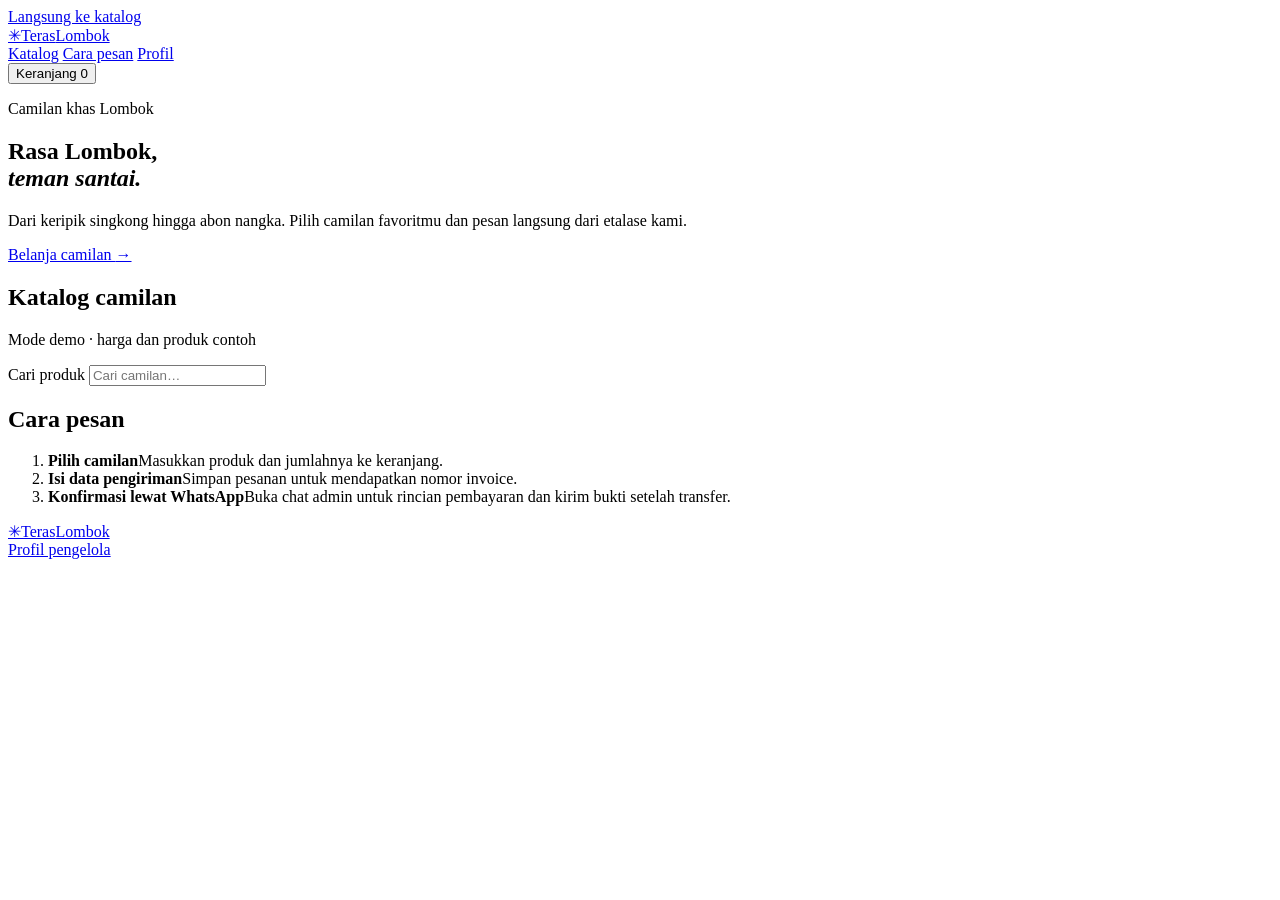
==== index.html @ 724e52ab "Tambahkan halaman toko dan profil" ====
<!doctype html>
<html lang="id">
<head>
  <meta charset="utf-8">
  <meta name="viewport" content="width=device-width, initial-scale=1">
  <meta name="description" content="Teras Lombok, etalase camilan khas Lombok dengan pemesanan dan konfirmasi pembayaran melalui WhatsApp.">
  <title>Teras Lombok — Camilan Khas Lombok</title>
  <link rel="stylesheet" href="assets/store.css">
  <script src="assets/config.js" defer></script>
  <script src="assets/store.js" defer></script>
</head>
<body>
  <a class="skip" href="#katalog">Langsung ke katalog</a>
  <header class="header">
    <div class="wrap bar">
      <a class="brand" href="./" aria-label="Teras Lombok, beranda"><span class="brand-mark" aria-hidden="true">✳</span><span>Teras<span class="brand-light">Lombok</span></span></a>
      <nav aria-label="Navigasi utama">
        <a href="#katalog">Katalog</a>
        <a href="#cara-pesan">Cara pesan</a>
        <a href="pribadi.html">Profil</a>
      </nav>
      <button class="cart-button" id="open-cart" type="button">Keranjang <span id="cart-count">0</span></button>
    </div>
  </header>
  <main>
    <section class="hero" aria-labelledby="hero-title">
      <div class="wrap hero-layout">
        <div class="hero-copy">
          <p class="kicker"><span></span> Camilan khas Lombok</p>
          <h1 id="hero-title">Rasa Lombok,<br><em>teman santai.</em></h1>
          <p>Dari keripik singkong hingga abon nangka. Pilih camilan favoritmu dan pesan langsung dari etalase kami.</p>
          <a class="button primary" href="#katalog">Belanja camilan <span aria-hidden="true">→</span></a>
        </div>
      </div>
    </section>
    <section class="catalog wrap" id="katalog" aria-labelledby="catalog-title">
      <div class="section-heading">
        <h2 id="catalog-title">Katalog camilan</h2>
        <p class="mode" id="demo-banner">Mode demo · harga dan produk contoh</p>
      </div>
      <div class="catalog-tools">
        <div class="filters" id="filters" aria-label="Kategori produk"></div>
        <label class="search">
          <span class="search-mark" aria-hidden="true"></span>
          <span class="sr-only">Cari produk</span>
          <input id="search" type="search" placeholder="Cari camilan…" autocomplete="off">
        </label>
      </div>
      <p class="catalog-status" id="catalog-status" role="status"></p>
      <div class="product-grid" id="product-grid"></div>
      <noscript><p>Aktifkan JavaScript untuk melihat produk dan menggunakan keranjang.</p></noscript>
    </section>
    <section class="steps" id="cara-pesan">
      <div class="wrap">
        <h2>Cara pesan</h2>
        <ol>
          <li><strong>Pilih camilan</strong><span>Masukkan produk dan jumlahnya ke keranjang.</span></li>
          <li><strong>Isi data pengiriman</strong><span>Simpan pesanan untuk mendapatkan nomor invoice.</span></li>
          <li><strong>Konfirmasi lewat WhatsApp</strong><span>Buka chat admin untuk rincian pembayaran dan kirim bukti setelah transfer.</span></li>
        </ol>
      </div>
    </section>
  </main>
  <footer class="footer">
    <div class="wrap footer-layout">
      <a class="brand" href="./"><span class="brand-mark" aria-hidden="true">✳</span><span>Teras<span class="brand-light">Lombok</span></span></a>
      <div id="store-socials" class="social-links" aria-label="Media sosial Teras Lombok"></div>
      <a href="pribadi.html">Profil pengelola</a>
    </div>
  </footer>
  <p id="cart-feedback" class="toast" role="status"></p>
  <dialog id="checkout" aria-labelledby="checkout-title">
    <div class="dialog-inner">
      <div class="dialog-header">
        <h2 id="checkout-title">Keranjang</h2>
        <button class="close" type="button" id="close-cart" aria-label="Tutup keranjang">×</button>
      </div>
      <div id="cart-stage">
        <div id="cart-items"></div>
        <div class="subtotal"><span>Subtotal produk</span><strong id="subtotal">Rp0</strong></div>
        <p class="muted small">Ongkir dikonfirmasi oleh admin melalui WhatsApp.</p>
        <form id="order-form">
          <h3>Data pengiriman</h3>
          <p class="small muted" id="order-note"></p>
          <label>Nama lengkap <input name="nama" maxlength="80" required autocomplete="name"></label>
          <label>Nomor WhatsApp <input name="whatsapp" type="tel" inputmode="tel" maxlength="24" placeholder="08xxxxxxxxxx" required autocomplete="tel"></label>
          <label>Alamat pengiriman <textarea name="alamat" rows="2" maxlength="350" required autocomplete="street-address"></textarea></label>
          <p class="form-error" id="order-error" role="alert"></p>
          <button class="button solid" id="order-submit" type="submit">Buat invoice <span aria-hidden="true">→</span></button>
        </form>
      </div>
      <section id="invoice-stage" hidden>
        <p id="invoice-mode" class="mode"></p>
        <h3 id="invoice-number"></h3>
        <ul id="invoice-items" class="invoice-items"></ul>
        <div class="subtotal"><span>Subtotal produk</span><strong id="invoice-total"></strong></div>
        <p id="payment-guide"></p>
        <div class="payment-actions" id="payment-actions" hidden>
          <a class="button solid" id="wa-order" target="_blank" rel="noopener noreferrer">Hubungi admin untuk pembayaran</a>
          <a class="button outline" id="wa-payment" target="_blank" rel="noopener noreferrer">Konfirmasi pembayaran via WhatsApp</a>
        </div>
        <details id="message-preview">
          <summary>Lihat pesan konfirmasi pembayaran</summary>
          <pre id="invoice-message"></pre>
        </details>
        <button class="button outline" id="copy-message" type="button">Salin pesan</button>
        <p id="copy-status" class="small" role="status"></p>
      </section>
    </div>
  </dialog>
</body>
</html>
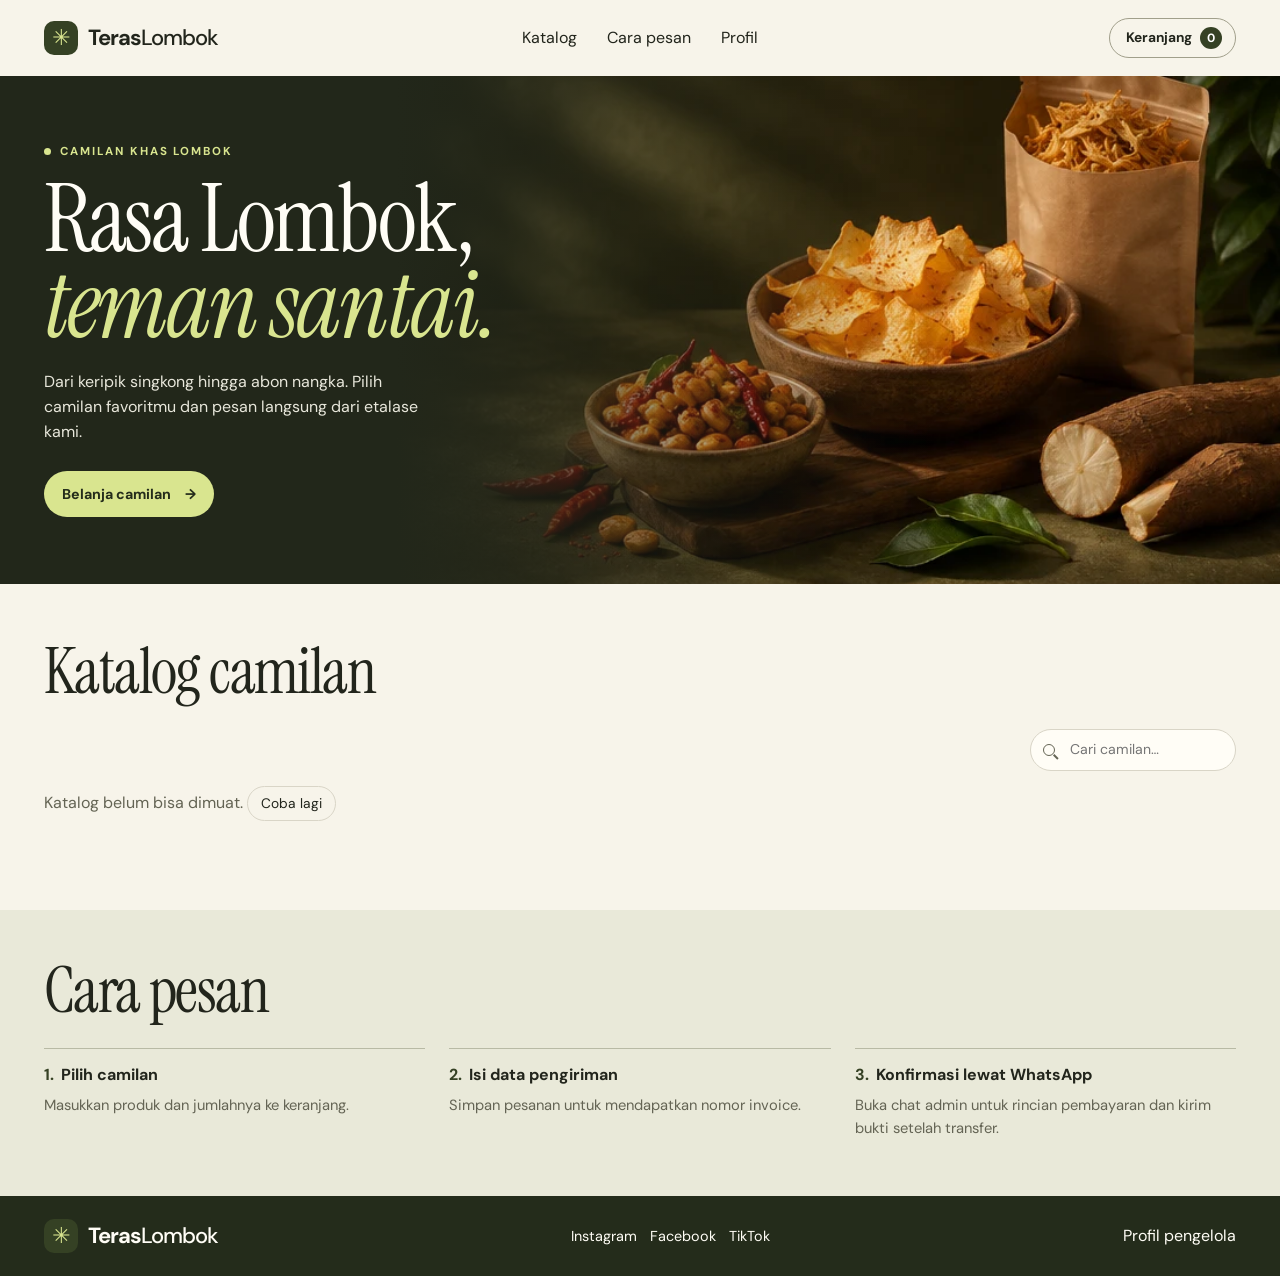
==== commit 251d2eba: "Muat konfigurasi tautan terbaru di halaman toko" ====
--- a/index.html
+++ b/index.html
@@ -6,7 +6,7 @@
   <meta name="description" content="Teras Lombok, etalase camilan khas Lombok dengan pemesanan dan konfirmasi pembayaran melalui WhatsApp.">
   <title>Teras Lombok — Camilan Khas Lombok</title>
   <link rel="stylesheet" href="assets/store.css">
-  <script src="assets/config.js" defer></script>
+  <script src="assets/config.js?v=20fb1b1" defer></script>
   <script src="assets/store.js" defer></script>
 </head>
 <body>
--- a/assets/store.css
+++ b/assets/store.css
@@ -0,0 +1,106 @@
+@import url('https://fonts.googleapis.com/css2?family=DM+Sans:wght@400;500;600;700&family=Instrument+Serif:ital@0;1&display=swap');
+
+:root{--paper:#f7f4ea;--ink:#22251c;--muted:#646454;--olive:#354124;--olive-deep:#242c1b;--lime:#d9e58f;--line:#d9d5c7;--white:#fffdf6;--serif:"Instrument Serif",Georgia,serif;--sans:"DM Sans",system-ui,sans-serif}
+*{box-sizing:border-box}
+html{scroll-behavior:smooth}
+body{margin:0;color:var(--ink);background:var(--paper);font:16px/1.55 var(--sans)}
+a{color:inherit}
+button,input,textarea{font:inherit}
+button{cursor:pointer}
+button:disabled{cursor:default;opacity:.6}
+:focus-visible{outline:3px solid #97753e;outline-offset:3px}
+[hidden]{display:none!important}
+.wrap{width:min(1240px,calc(100% - 88px));margin-inline:auto}
+.sr-only,.skip:not(:focus){position:absolute;width:1px;height:1px;padding:0;margin:-1px;overflow:hidden;clip-path:inset(50%);white-space:nowrap}
+.skip:focus{position:fixed;left:12px;top:10px;z-index:3;padding:10px;background:white;color:black}
+.header{background:var(--paper)}
+.bar{min-height:76px;display:grid;grid-template-columns:1fr auto 1fr;gap:24px;align-items:center}
+.brand{display:inline-flex;align-items:center;gap:10px;text-decoration:none;font-size:22px;font-weight:700;letter-spacing:-1.1px;width:fit-content}
+.brand-mark{display:grid;place-items:center;width:34px;height:34px;border-radius:10px;background:var(--olive);color:var(--lime);font-size:22px;font-weight:500}
+.brand-light{font-weight:500}
+nav{display:flex;gap:30px}
+nav a,.footer a{text-decoration:none}
+nav a:hover,.footer a:hover{text-decoration:underline;text-underline-offset:.25em}
+.cart-button{justify-self:end;background:transparent;border:1px solid #a19f8b;color:var(--ink);border-radius:99px;padding:8px 13px 8px 16px;font-size:.86rem;font-weight:700}
+.cart-button span{display:inline-grid;place-items:center;min-width:22px;height:22px;margin-left:5px;background:var(--olive);color:white;border-radius:50%;font-size:.75rem}
+.hero{background:#22271a;color:var(--white);position:relative;isolation:isolate}
+.hero::before{position:absolute;z-index:-1;inset:0;content:"";background:linear-gradient(90deg,#22271a 6%,#22271a 31%,#22271a80 49%,#22271a00 73%),url(hero.webp) right 54%/69% auto no-repeat}
+.hero-layout{min-height:508px;display:flex;align-items:center}
+.hero-copy{padding:50px 0;max-width:570px}
+.kicker{display:flex;align-items:center;gap:9px;margin:0 0 16px;color:var(--lime);font-size:.72rem;font-weight:700;letter-spacing:.17em;text-transform:uppercase}
+.kicker span{width:7px;height:7px;background:var(--lime);border-radius:50%}
+h1,h2{font:400 clamp(2.65rem,5vw,4.25rem)/.98 var(--serif);letter-spacing:-.025em;margin:0}
+h1{font-size:clamp(4.1rem,7.4vw,7.35rem);line-height:.9}
+h1 em{color:var(--lime);font-weight:400}
+.hero-copy>p:not(.kicker){max-width:385px;margin:23px 0 27px;color:#e8e7db}
+.button{display:inline-flex;align-items:center;justify-content:center;gap:14px;min-height:46px;padding:9px 17px;border:1px solid transparent;border-radius:99px;font-weight:700;text-decoration:none;font-size:.89rem;line-height:1.35;text-align:center}
+.button:hover{filter:brightness(.92)}
+.button.primary{background:var(--lime);color:var(--olive-deep)}
+.button.solid{background:var(--olive);color:white}
+.button.outline{background:transparent;color:var(--olive);border-color:var(--line)}
+.catalog{padding:57px 0 66px}
+.section-heading,.catalog-tools{display:flex;justify-content:space-between;align-items:center;gap:16px}
+.section-heading{margin-bottom:25px}
+.mode{font-size:.76rem;color:#5a5b46;background:#ece9da;border-radius:99px;padding:6px 12px;width:fit-content;margin:0}
+.filters{display:flex;gap:8px;flex-wrap:wrap}
+.filter{border:1px solid var(--line);border-radius:99px;padding:6px 13px;background:transparent;color:var(--ink);font-size:.86rem}
+.filter[aria-pressed=true]{background:var(--olive);color:white;border-color:var(--olive)}
+.search{display:flex;align-items:center;gap:9px;padding:8px 12px;border:1px solid var(--line);border-radius:99px;background:var(--white)}
+.search-mark{position:relative;width:12px;height:12px;border:1.5px solid var(--muted);border-radius:50%;margin-right:4px}
+.search-mark::after{content:"";position:absolute;right:-5px;bottom:-3px;width:6px;height:1.5px;background:var(--muted);transform:rotate(45deg)}
+.search input{width:155px;border:0;background:none;font-size:.88rem;color:var(--ink)}
+.catalog-status{margin:15px 0;color:var(--muted)}
+.catalog-status:empty{margin:0}
+.product-grid{margin-top:23px;display:grid;grid-template-columns:repeat(3,minmax(0,1fr));gap:20px}
+.product{overflow:hidden;background:var(--white);border:1px solid var(--line);border-radius:16px;display:flex;flex-direction:column}
+.product img,.photo-fallback{aspect-ratio:1.47;width:100%;object-fit:cover;background:#e9e1ce;display:block}
+.photo-fallback{display:grid;place-items:center;color:var(--muted)}
+.product-body{padding:17px 18px;flex:1;display:flex;flex-direction:column}
+.tag{margin:0 0 4px;font-size:.72rem;color:#5e634e;font-weight:700;text-transform:uppercase;letter-spacing:.07em}
+.product h3{margin:0;font-size:1.17rem;line-height:1.25}
+.product p:not(.tag){margin:7px 0 15px;color:var(--muted);font-size:.89rem}
+.product-bottom{display:flex;align-items:end;justify-content:space-between;gap:8px;margin-top:auto}
+.product-bottom strong{display:block;font-size:1.11rem}
+.product-bottom small{color:var(--muted)}
+.product-bottom .button{min-height:38px;padding:7px 12px}
+.steps{background:#e9e9d9;padding:50px 0 56px}
+.steps ol{list-style:none;counter-reset:step;padding:0;margin:25px 0 0;display:grid;grid-template-columns:repeat(3,1fr);gap:24px}
+.steps li{counter-increment:step;border-top:1px solid #b8baa5;padding-top:14px}
+.steps li::before{content:counter(step) ".";display:inline-block;margin-right:7px;font-weight:700;color:var(--olive)}
+.steps li span{display:block;color:var(--muted);margin-top:7px;font-size:.92rem}
+.footer{background:var(--olive-deep);color:var(--white);padding:23px 0}
+.footer-layout{display:flex;justify-content:space-between;gap:18px;align-items:center;flex-wrap:wrap}
+.social-links{display:flex;flex-wrap:wrap;gap:13px;font-size:.9rem}
+.toast{position:fixed;z-index:2;right:22px;bottom:12px;background:var(--olive);color:white;padding:10px 16px;border-radius:12px;max-width:calc(100% - 44px);box-shadow:0 3px 16px #0003}
+.toast:empty{clip-path:inset(50%);padding:0}
+dialog{border:1px solid var(--line);background:var(--white);color:var(--ink);border-radius:18px;padding:0;width:min(540px,calc(100% - 28px));max-height:calc(100% - 28px);overscroll-behavior:contain}
+dialog::backdrop{background:#191e15a8}
+.dialog-inner{padding:25px}
+.dialog-header{display:flex;justify-content:space-between;gap:14px;align-items:center;margin-bottom:18px}
+.dialog-header h2{font-size:2.85rem}
+.close{width:38px;height:38px;border:1px solid var(--line);background:transparent;border-radius:50%;color:var(--ink);font-size:1.5rem;line-height:1}
+.cart-row{display:flex;justify-content:space-between;align-items:center;gap:12px;padding:10px 0;border-bottom:1px solid var(--line)}
+.cart-row:first-child{border-top:1px solid var(--line)}
+.cart-row small{display:block;color:var(--muted)}
+.qty{display:flex;gap:7px;align-items:center}
+.qty button{border:1px solid var(--line);background:transparent;border-radius:50%;color:var(--ink);width:33px;height:33px}
+.subtotal{display:flex;justify-content:space-between;gap:12px;padding-top:13px;margin-top:7px}
+.muted{color:var(--muted)}
+.small{font-size:.85rem}
+form h3{margin:17px 0 2px;font-size:1.04rem}
+form .small{margin:0 0 12px}
+form label{display:block;margin-bottom:10px;font-size:.86rem;font-weight:700}
+form input,form textarea{display:block;width:100%;margin-top:4px;border:1px solid var(--line);background:white;color:var(--ink);border-radius:8px;padding:8px 10px;font-weight:400}
+form textarea{resize:vertical}
+form .button{width:100%}
+.form-error{color:#9e2f1d;font-size:.86rem}
+.form-error:empty{margin:0}
+#invoice-number{margin:.5rem 0;overflow-wrap:anywhere}
+.invoice-items{margin:.65rem 0;padding-left:1.25rem}
+.payment-actions{display:grid;gap:8px;margin-bottom:16px}
+details{margin:13px 0}
+summary{cursor:pointer;font-weight:700}
+pre{white-space:pre-wrap;overflow-wrap:anywhere;padding:12px;background:#ece9da;border-radius:9px;font:inherit;font-size:.85rem}
+@media(max-width:850px){.wrap{width:calc(100% - 48px)}.bar{gap:13px}nav{gap:15px}.hero::before{background:linear-gradient(90deg,#22271a 10%,#22271aaf 54%,#22271a26 95%),url(hero.webp) right center/cover}.product-grid{gap:12px}}
+@media(max-width:610px){.wrap{width:calc(100% - 32px)}.bar{display:flex;flex-wrap:wrap;justify-content:space-between;gap:8px;padding:12px 0}.bar nav{order:3;width:100%;padding-top:5px;justify-content:center}.brand{font-size:20px}.cart-button{padding:6px 9px 6px 12px}.hero-layout{min-height:440px}.hero-copy{padding:42px 0}.hero::before{background:linear-gradient(90deg,#22271ae8 1%,#22271a89 75%),url(hero.webp) 62% center/cover}.catalog,.steps{padding:38px 0}.section-heading,.catalog-tools{align-items:flex-start;flex-direction:column;gap:10px}.section-heading{margin-bottom:17px}.product-grid{grid-template-columns:1fr;margin-top:16px}.steps ol{grid-template-columns:1fr;gap:15px}.dialog-inner{padding:17px}.footer-layout{gap:12px}}
+@media(prefers-reduced-motion:reduce){html{scroll-behavior:auto}}
